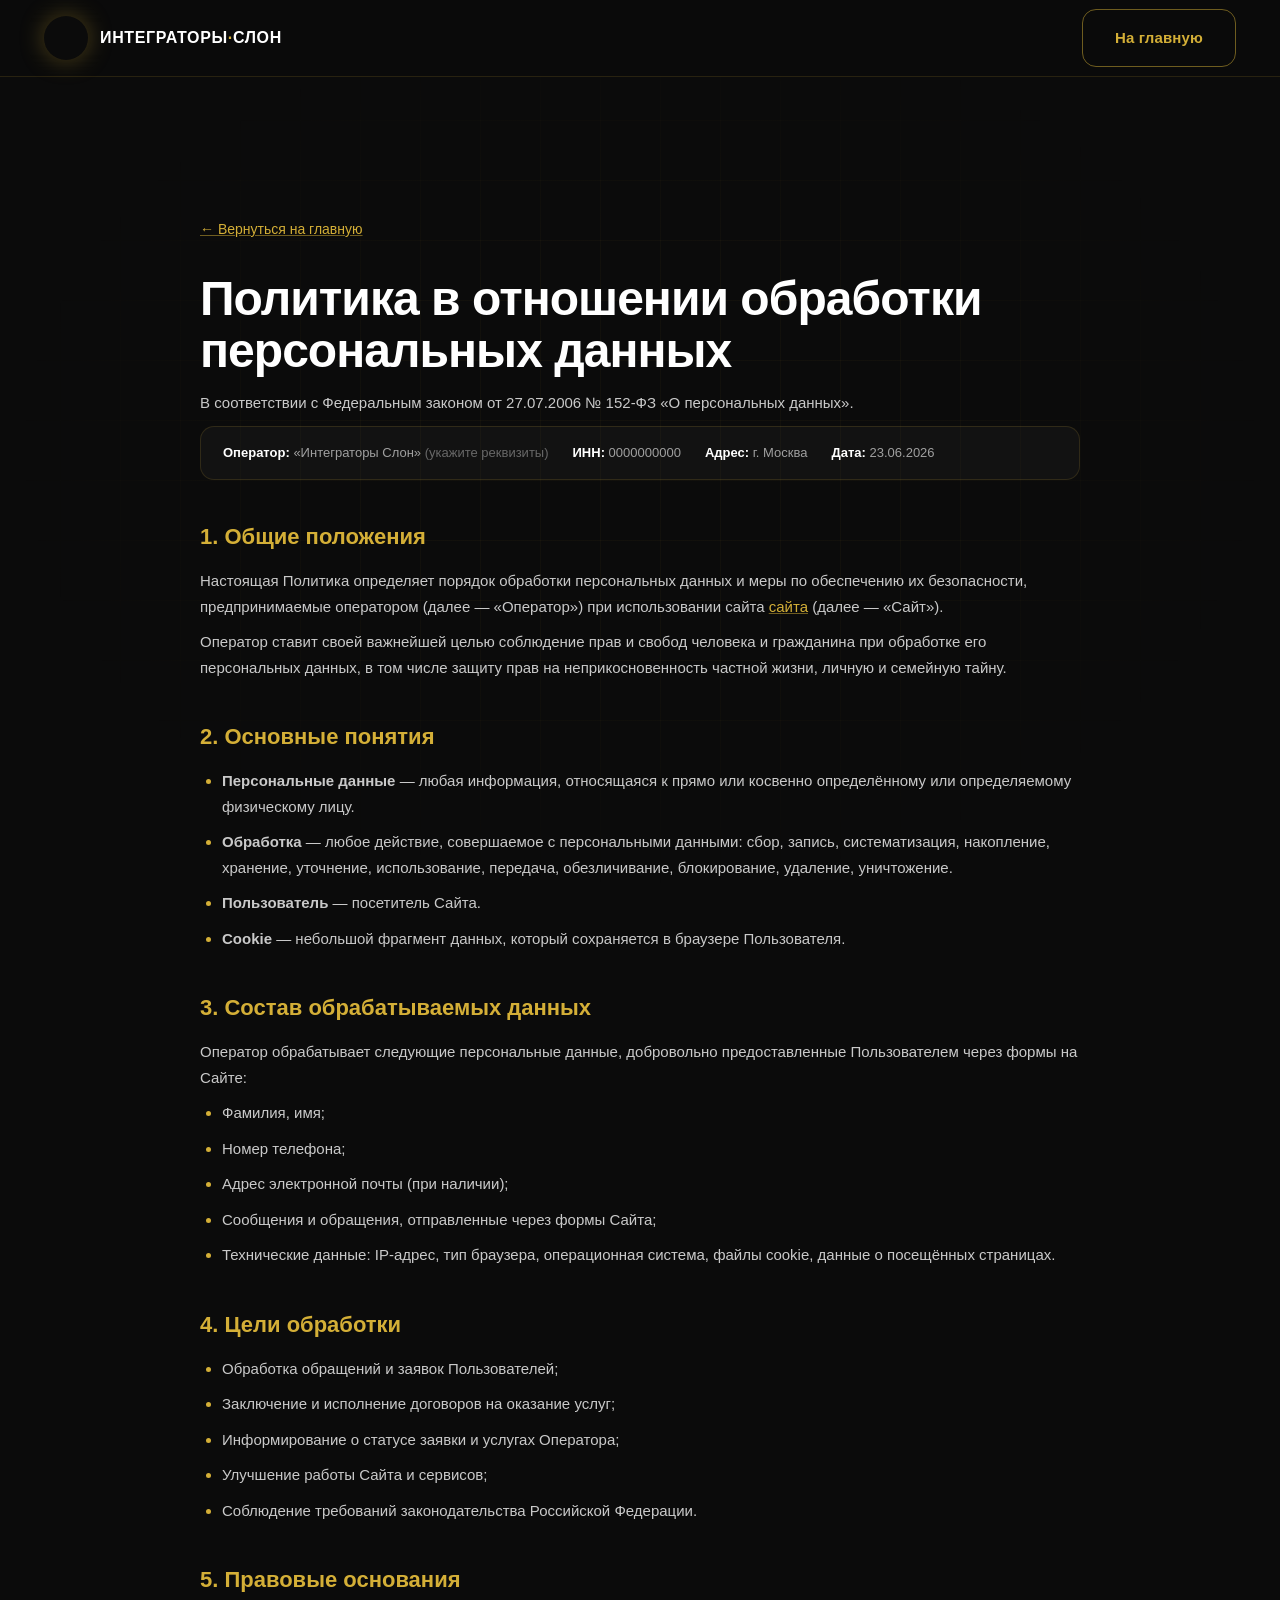
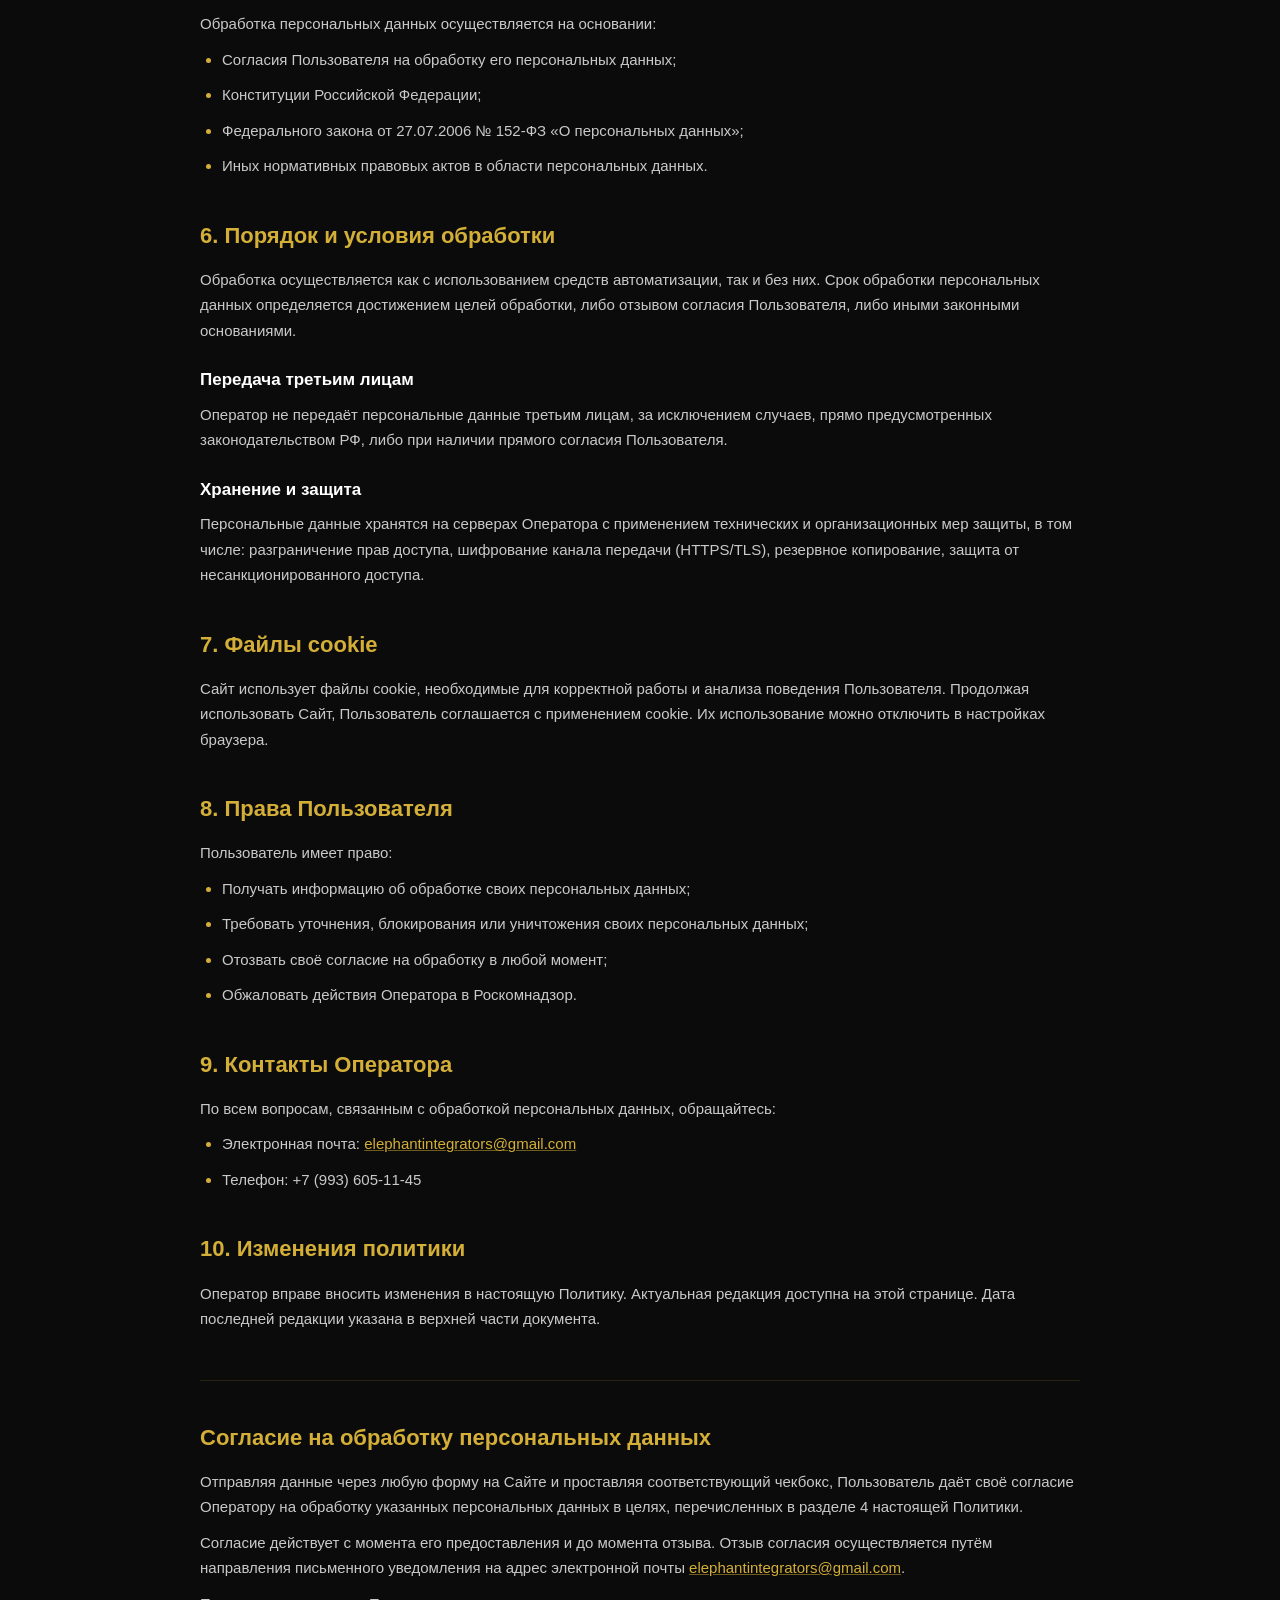
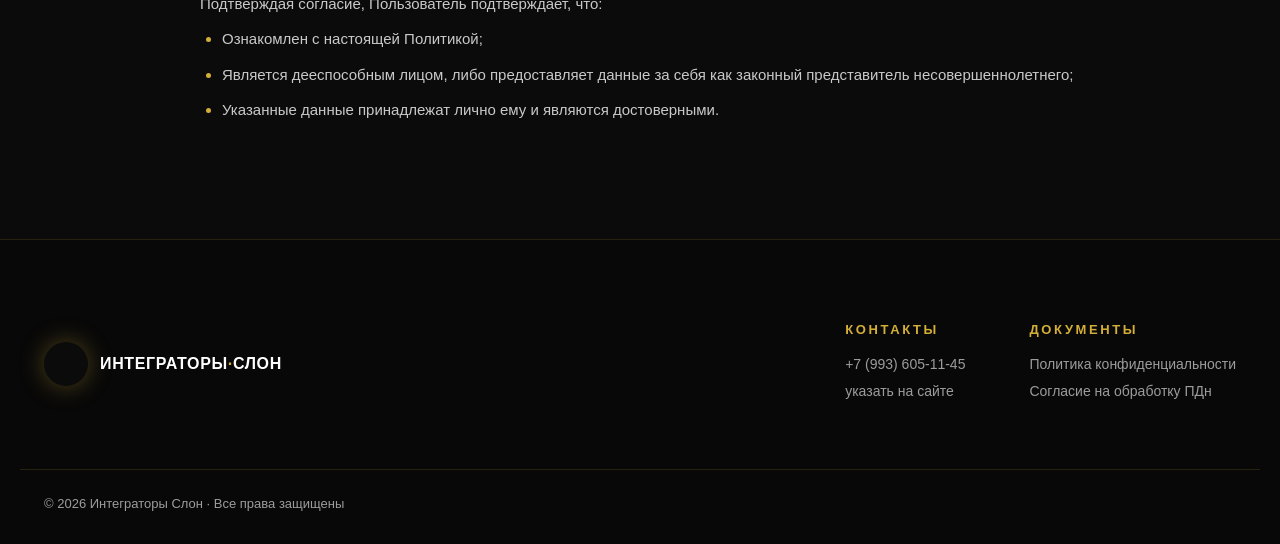
==== privacy.html @ 02829b23 "Add files via upload" ====
<!DOCTYPE html>
<html lang="ru">
<head>
  <meta charset="UTF-8" />
  <meta name="viewport" content="width=device-width, initial-scale=1.0" />
  <meta name="robots" content="noindex,follow">
  <meta http-equiv="Content-Security-Policy" content="default-src 'self'; style-src 'self' 'unsafe-inline' https://fonts.googleapis.com; font-src https://fonts.gstatic.com; img-src 'self' data:;">
  <title>Политика обработки персональных данных — Интеграторы Слон</title>
  <link rel="icon" href="data:image/svg+xml,%3Csvg xmlns='http://www.w3.org/2000/svg' viewBox='0 0 24 24'%3E%3Crect width='24' height='24' rx='6' fill='%23D4AF37'/%3E%3Ctext x='12' y='17' font-family='Inter,sans-serif' font-size='14' font-weight='800' text-anchor='middle' fill='%230B0B0B'%3EБ%3C/text%3E%3C/svg%3E">
  <link rel="preconnect" href="https://fonts.googleapis.com">
  <link rel="preconnect" href="https://fonts.gstatic.com" crossorigin>
  <link href="https://fonts.googleapis.com/css2?family=Inter:wght@300;400;500;600;700;800&family=Space+Grotesk:wght@500;600;700&display=swap" rel="stylesheet">
  <meta http-equiv="Cache-Control" content="no-cache, no-store, must-revalidate">
  <meta http-equiv="Pragma" content="no-cache">
  <meta http-equiv="Expires" content="0">
  <link rel="stylesheet" href="styles.css?v=5">
  <style>
    body { cursor: auto; }
    .cursor, .bg-mesh, #particles, .chat-fab, .back-top, .scroll-progress { display: none !important; }
    .legal { padding: 140px 0 100px; max-width: 880px; margin: 0 auto; }
    .legal h1 { font-family: var(--display); font-size: clamp(32px, 4.5vw, 48px); font-weight: 700; letter-spacing: -.02em; margin-bottom: 12px; line-height: 1.1; }
    .legal__lead { color: var(--text-dim); margin-bottom: 48px; }
    .legal h2 { font-family: var(--display); font-size: 22px; font-weight: 700; margin: 40px 0 14px; color: var(--gold); }
    .legal h3 { font-family: var(--display); font-size: 17px; font-weight: 600; margin: 24px 0 8px; }
    .legal p, .legal li { color: rgba(255,255,255,.78); font-size: 15px; line-height: 1.7; margin-bottom: 10px; }
    .legal ul, .legal ol { padding-left: 22px; margin-bottom: 16px; }
    .legal ul li::marker { color: var(--gold); }
    .legal a { color: var(--gold); text-decoration: underline; text-decoration-color: var(--gold-soft); }
    .legal__meta {
      display: flex; gap: 24px; flex-wrap: wrap;
      padding: 16px 22px; border: .8px solid var(--gold-line);
      border-radius: var(--radius-md); background: var(--bg-card);
      font-size: 13px; color: var(--text-dim);
      margin-bottom: 32px;
    }
    .legal__meta b { color: var(--text); }
    .legal__back { display: inline-flex; align-items: center; gap: 8px; margin-bottom: 32px; color: var(--text-dim); font-size: 14px; }
    .legal__back:hover { color: var(--gold); }
    .legal__divider { border: none; border-top: 1px solid var(--gold-line); margin: 48px 0 32px; }
  </style>
</head>
<body>
  <div class="bg-grid" aria-hidden="true"></div>

  <header class="header">
    <div class="container header__inner">
      <a href="index.html" class="logo" aria-label="Интеграторы Слон — на главную">
        <span class="logo__mark" aria-hidden="true"></span>
        <span class="logo__text">ИНТЕГРАТОРЫ<span class="logo__dot">·</span>СЛОН</span>
      </a>
      <a href="index.html" class="btn btn--ghost">На главную</a>
    </div>
  </header>

  <main>
  <section class="legal container">
    <a href="index.html" class="legal__back">← Вернуться на главную</a>

    <h1>Политика в отношении обработки персональных данных</h1>
    <p class="legal__lead">В соответствии с Федеральным законом от 27.07.2006 № 152‑ФЗ «О персональных данных».</p>

    <div class="legal__meta">
      <div><b>Оператор:</b> «Интеграторы Слон» <span style="opacity:.6">(укажите реквизиты)</span></div>
      <div><b>ИНН:</b> 0000000000</div>
      <div><b>Адрес:</b> г. Москва</div>
      <div><b>Дата:</b> 23.06.2026</div>
    </div>

    <h2>1. Общие положения</h2>
    <p>Настоящая Политика определяет порядок обработки персональных данных и меры по обеспечению их безопасности, предпринимаемые оператором (далее — «Оператор») при использовании сайта <a href="index.html">сайта</a> (далее — «Сайт»).</p>
    <p>Оператор ставит своей важнейшей целью соблюдение прав и свобод человека и гражданина при обработке его персональных данных, в том числе защиту прав на неприкосновенность частной жизни, личную и семейную тайну.</p>

    <h2>2. Основные понятия</h2>
    <ul>
      <li><b>Персональные данные</b> — любая информация, относящаяся к прямо или косвенно определённому или определяемому физическому лицу.</li>
      <li><b>Обработка</b> — любое действие, совершаемое с персональными данными: сбор, запись, систематизация, накопление, хранение, уточнение, использование, передача, обезличивание, блокирование, удаление, уничтожение.</li>
      <li><b>Пользователь</b> — посетитель Сайта.</li>
      <li><b>Cookie</b> — небольшой фрагмент данных, который сохраняется в браузере Пользователя.</li>
    </ul>

    <h2>3. Состав обрабатываемых данных</h2>
    <p>Оператор обрабатывает следующие персональные данные, добровольно предоставленные Пользователем через формы на Сайте:</p>
    <ul>
      <li>Фамилия, имя;</li>
      <li>Номер телефона;</li>
      <li>Адрес электронной почты (при наличии);</li>
      <li>Сообщения и обращения, отправленные через формы Сайта;</li>
      <li>Технические данные: IP‑адрес, тип браузера, операционная система, файлы cookie, данные о посещённых страницах.</li>
    </ul>

    <h2>4. Цели обработки</h2>
    <ul>
      <li>Обработка обращений и заявок Пользователей;</li>
      <li>Заключение и исполнение договоров на оказание услуг;</li>
      <li>Информирование о статусе заявки и услугах Оператора;</li>
      <li>Улучшение работы Сайта и сервисов;</li>
      <li>Соблюдение требований законодательства Российской Федерации.</li>
    </ul>

    <h2>5. Правовые основания</h2>
    <p>Обработка персональных данных осуществляется на основании:</p>
    <ul>
      <li>Согласия Пользователя на обработку его персональных данных;</li>
      <li>Конституции Российской Федерации;</li>
      <li>Федерального закона от 27.07.2006 № 152‑ФЗ «О персональных данных»;</li>
      <li>Иных нормативных правовых актов в области персональных данных.</li>
    </ul>

    <h2>6. Порядок и условия обработки</h2>
    <p>Обработка осуществляется как с использованием средств автоматизации, так и без них. Срок обработки персональных данных определяется достижением целей обработки, либо отзывом согласия Пользователя, либо иными законными основаниями.</p>

    <h3>Передача третьим лицам</h3>
    <p>Оператор не передаёт персональные данные третьим лицам, за исключением случаев, прямо предусмотренных законодательством РФ, либо при наличии прямого согласия Пользователя.</p>

    <h3>Хранение и защита</h3>
    <p>Персональные данные хранятся на серверах Оператора с применением технических и организационных мер защиты, в том числе: разграничение прав доступа, шифрование канала передачи (HTTPS/TLS), резервное копирование, защита от несанкционированного доступа.</p>

    <h2>7. Файлы cookie</h2>
    <p>Сайт использует файлы cookie, необходимые для корректной работы и анализа поведения Пользователя. Продолжая использовать Сайт, Пользователь соглашается с применением cookie. Их использование можно отключить в настройках браузера.</p>

    <h2>8. Права Пользователя</h2>
    <p>Пользователь имеет право:</p>
    <ul>
      <li>Получать информацию об обработке своих персональных данных;</li>
      <li>Требовать уточнения, блокирования или уничтожения своих персональных данных;</li>
      <li>Отозвать своё согласие на обработку в любой момент;</li>
      <li>Обжаловать действия Оператора в Роскомнадзор.</li>
    </ul>

    <h2>9. Контакты Оператора</h2>
    <p>По всем вопросам, связанным с обработкой персональных данных, обращайтесь:</p>
    <ul>
      <li>Электронная почта: <a href="mailto:elephantintegrators@gmail.com">elephantintegrators@gmail.com</a></li>
      <li>Телефон: +7 (993) 605‑11‑45</li>
    </ul>

    <h2>10. Изменения политики</h2>
    <p>Оператор вправе вносить изменения в настоящую Политику. Актуальная редакция доступна на этой странице. Дата последней редакции указана в верхней части документа.</p>

    <hr class="legal__divider" id="consent">

    <h2>Согласие на обработку персональных данных</h2>
    <p>Отправляя данные через любую форму на Сайте и проставляя соответствующий чекбокс, Пользователь даёт своё согласие Оператору на обработку указанных персональных данных в целях, перечисленных в разделе 4 настоящей Политики.</p>

    <p>Согласие действует с момента его предоставления и до момента отзыва. Отзыв согласия осуществляется путём направления письменного уведомления на адрес электронной почты <a href="mailto:elephantintegrators@gmail.com">elephantintegrators@gmail.com</a>.</p>

    <p>Подтверждая согласие, Пользователь подтверждает, что:</p>
    <ul>
      <li>Ознакомлен с настоящей Политикой;</li>
      <li>Является дееспособным лицом, либо предоставляет данные за себя как законный представитель несовершеннолетнего;</li>
      <li>Указанные данные принадлежат лично ему и являются достоверными.</li>
    </ul>
  </section>
  </main>

  <footer class="footer">
    <div class="container footer__inner">
      <div class="footer__brand">
        <span class="logo__mark" aria-hidden="true"></span>
        <span>ИНТЕГРАТОРЫ<span class="logo__dot">·</span>СЛОН</span>
      </div>
      <div class="footer__cols">
        <div>
          <h4>Контакты</h4>
          <p>+7 (993) 605‑11‑45</p>
          <p>указать на сайте</p>
        </div>
        <div>
          <h4>Документы</h4>
          <a href="privacy.html">Политика конфиденциальности</a>
          <a href="privacy.html#consent">Согласие на обработку ПДн</a>
        </div>
      </div>
    </div>
    <div class="footer__bottom container">© 2026 Интеграторы Слон · Все права защищены</div>
  </footer>
</body>
</html>
---- styles.css ----
:root {
  --bg: #0B0B0B;
  --bg-soft: #090909;
  --bg-card: rgba(255, 255, 255, 0.03);
  --gold: #D4AF37;
  --gold-2: #f5cf4c;
  --gold-soft: rgba(212, 175, 55, 0.5);
  --gold-line: rgba(212, 175, 55, 0.15);
  --text: #ffffff;
  --text-dim: rgba(255, 255, 255, 0.6);
  --radius-lg: 20px;
  --radius-md: 14px;
  --ease: cubic-bezier(.25,.8,.25,1);
  --ease-out: cubic-bezier(0.16, 1, 0.3, 1);
  --display: 'Space Grotesk', 'Inter', sans-serif;
}

* { box-sizing: border-box; margin: 0; padding: 0; min-width: 0; }
html { scroll-behavior: smooth; overflow-x: clip; }
body {
  font-family: 'Inter', sans-serif;
  background: var(--bg);
  color: var(--text);
  font-size: 16px;
  line-height: 1.55;
  overflow-x: clip;
  cursor: none;
  width: 100%;
  max-width: 100vw;
}
@media (hover: none) { body { cursor: auto; } }
a { color: inherit; text-decoration: none; }
img, svg { display: block; max-width: 100%; }
.container { max-width: 1240px; margin: 0 auto; padding: 0 24px; }
:focus-visible { outline: 2px solid var(--gold); outline-offset: 3px; border-radius: 4px; }
::selection { background: var(--gold); color: #0b0b0b; }

/* ===== Skip-link ===== */
.skip-link {
  position: absolute; top: -100px; left: 16px; z-index: 9999;
  background: var(--gold); color: #0b0b0b; padding: 10px 16px;
  border-radius: 8px; font-weight: 700;
  transition: top .25s;
}
.skip-link:focus { top: 12px; }

/* ===== Preloader ===== */
.preloader {
  position: fixed; inset: 0; z-index: 9000;
  background: var(--bg);
  display: flex; flex-direction: column; align-items: center; justify-content: center;
  gap: 18px;
  transition: opacity .6s var(--ease), visibility .6s;
}
.preloader.hidden { opacity: 0; visibility: hidden; pointer-events: none; }
.preloader__logo {
  width: 84px; height: 84px; border-radius: 50%;
  background: #0b0b0b url('logo-128.png?v=5') center/cover no-repeat;
  box-shadow: 0 0 50px rgba(212,175,55,.5);
  animation: bounce 1.2s ease-in-out infinite;
}
.preloader__mark { display: none; }
.preloader__bar {
  width: 220px; height: 3px; background: rgba(255,255,255,.08); border-radius: 4px; overflow: hidden;
}
.preloader__fill {
  height: 100%; width: 0;
  background: linear-gradient(90deg, var(--gold), var(--gold-2));
  transition: width .15s linear;
}
.preloader__txt { color: var(--text-dim); font-size: 13px; letter-spacing: .2em; }
@keyframes bounce { 0%,100%{transform:translateY(0);} 50%{transform:translateY(-8px);} }

/* ===== Scroll progress ===== */
.scroll-progress {
  position: fixed; top: 0; left: 0; height: 3px;
  width: 0%; z-index: 100;
  background: linear-gradient(90deg, var(--gold), var(--gold-2));
  box-shadow: 0 0 10px var(--gold);
  transition: width .1s linear;
}

/* ===== Custom cursor ===== */
.cursor { position: fixed; top: 0; left: 0; pointer-events: none; z-index: 9999; mix-blend-mode: difference; }
.cursor__dot {
  position: absolute; width: 6px; height: 6px; border-radius: 50%; background: var(--gold);
  transform: translate(-50%, -50%);
  transition: transform .15s var(--ease);
}
.cursor__ring {
  position: absolute; width: 36px; height: 36px; border-radius: 50%;
  border: 1.5px solid var(--gold);
  transform: translate(-50%, -50%);
  transition: width .3s var(--ease), height .3s var(--ease), border-color .3s, background .3s;
}
.cursor.is-hover .cursor__ring { width: 60px; height: 60px; background: rgba(212,175,55,.12); }
.cursor.is-down .cursor__dot { transform: translate(-50%, -50%) scale(2); }
@media (hover: none) { .cursor { display: none; } }

/* ===== Background ===== */
.bg-grid {
  position: fixed; inset: 0; z-index: 0; pointer-events: none;
  background-image:
    linear-gradient(rgba(212,175,55,.04) 1px, transparent 1px),
    linear-gradient(90deg, rgba(212,175,55,.04) 1px, transparent 1px);
  background-size: 60px 60px;
  -webkit-mask-image: radial-gradient(ellipse at center, black 30%, transparent 70%);
  mask-image: radial-gradient(ellipse at center, black 30%, transparent 70%);
}
.bg-mesh { position: fixed; inset: 0; z-index: 0; pointer-events: none; overflow: hidden; filter: blur(40px); will-change: auto; }
.bg-mesh span {
  position: absolute; width: 460px; height: 460px; border-radius: 50%;
  opacity: .22; will-change: transform;
}
.bg-mesh span:nth-child(1) { background: radial-gradient(circle, var(--gold), transparent); top: -10%; left: -10%; animation: drift 60s ease-in-out infinite; }
.bg-mesh span:nth-child(2) { background: radial-gradient(circle, #7a5d12, transparent); bottom: -10%; right: -10%; animation: drift 75s ease-in-out infinite reverse; }
.bg-mesh span:nth-child(3) { display: none; }
@keyframes drift {
  0%,100% { transform: translate(0,0); }
  50% { transform: translate(60px, 40px); }
}
#particles {
  position: fixed; inset: 0; width: 100%; height: 100%;
  z-index: 0; pointer-events: none;
}
header, section, footer { position: relative; z-index: 1; }
main { overflow-x: clip; display: block; }
section { overflow-x: clip; }

/* ===== Header ===== */
.header {
  position: sticky; top: 0; z-index: 50;
  background: rgba(11, 11, 11, 0.7);
  backdrop-filter: blur(14px);
  -webkit-backdrop-filter: blur(14px);
  border-bottom: 1px solid var(--gold-line);
  transition: padding .3s;
}
.header.is-scrolled { background: rgba(11,11,11,.92); }
.header__inner {
  display: flex; align-items: center; justify-content: space-between;
  height: 76px;
}
.logo { display: flex; align-items: center; gap: 12px; font-weight: 800; letter-spacing: .04em; font-family: var(--display); min-width: 0; }
.logo__mark {
  width: 44px; height: 44px; border-radius: 50%;
  background: #0b0b0b url('logo-128.png?v=5') center/cover no-repeat;
  box-shadow: 0 0 24px rgba(212,175,55,.35);
  flex-shrink: 0;
  display: block;
}
.logo__text { font-size: 16px; white-space: nowrap; overflow: hidden; text-overflow: ellipsis; }
.logo__dot { color: var(--gold); }

.nav { display: flex; gap: 32px; }
.nav a {
  font-size: 14px; color: var(--text-dim); position: relative;
  transition: color .3s var(--ease);
  padding: 4px 0;
}
.nav a::after {
  content:''; position:absolute; left:0; right:0; bottom:-6px;
  height:1px; background: var(--gold); transform: scaleX(0); transform-origin: left;
  transition: transform .35s var(--ease);
}
.nav a:hover, .nav a.is-active { color: var(--text); }
.nav a:hover::after, .nav a.is-active::after { transform: scaleX(1); }

.burger { display:none; width:36px; height:36px; background:none; border:none; cursor:pointer; }
.burger span { display:block; height:2px; background: var(--gold); margin:5px 4px; transition: .3s; }
.burger.is-open span:nth-child(1) { transform: translateY(7px) rotate(45deg); }
.burger.is-open span:nth-child(2) { opacity: 0; }
.burger.is-open span:nth-child(3) { transform: translateY(-7px) rotate(-45deg); }

/* ===== Buttons ===== */
.btn {
  display: inline-flex; align-items: center; justify-content: center;
  padding: 16px 32px; border-radius: var(--radius-md);
  font-weight: 600; font-size: 15px; letter-spacing: .01em;
  cursor: pointer; border: none; position: relative; overflow: hidden;
  transition: transform .3s var(--ease), box-shadow .3s var(--ease);
  font-family: inherit;
}
.btn--primary {
  background: linear-gradient(135deg, var(--gold), #c19b25);
  color: #0b0b0b;
  box-shadow: 0 8px 30px -8px rgba(212,175,55,.5);
}
.btn--primary:hover {
  box-shadow: 0 14px 40px -8px rgba(212,175,55,.7);
}
.btn--ghost {
  background: transparent; color: var(--gold);
  border: .8px solid var(--gold-soft);
}
.btn--ghost:hover {
  background: rgba(212,175,55,.08);
}
.btn:disabled { opacity: .5; cursor: not-allowed; }
.btn::after {
  content:''; position:absolute; left:var(--rx,50%); top:var(--ry,50%);
  width:0; height:0; border-radius:50%;
  background: rgba(255,255,255,.35);
  transform: translate(-50%,-50%);
  transition: width .6s ease, height .6s ease, opacity .8s ease;
  opacity: 0;
}
.btn:active::after { width: 400px; height: 400px; opacity: 1; transition: 0s; }

/* ===== Section common ===== */
section { padding: 120px 0; }
.section-head { text-align: center; margin-bottom: 64px; }
.section-head h2 {
  font-family: var(--display);
  font-size: clamp(34px, 5vw, 58px);
  font-weight: 700; line-height: 1.05; letter-spacing: -.02em;
}
.eyebrow {
  display: inline-block; font-size: 12px; letter-spacing: .25em; text-transform: uppercase;
  color: var(--gold); margin-bottom: 18px;
  padding: 6px 14px; border: .8px solid var(--gold-line); border-radius: 999px;
  background: rgba(212,175,55,.04);
}
.grad {
  background: linear-gradient(120deg, var(--gold), #fff3b0, var(--gold));
  background-size: 200% auto;
  -webkit-background-clip: text;
  background-clip: text;
  color: transparent;
  animation: shine 5s linear infinite;
}
@keyframes shine { to { background-position: 200% center; } }

/* ===== Hero ===== */
.hero {
  padding: 140px 0 120px;
  text-align: center;
  min-height: 92vh;
  display: flex; align-items: center;
  overflow: hidden;
  perspective: 1500px;
}
.hero__inner { width: 100%; position: relative; z-index: 2; }
.hero__glow {
  position: absolute; left: 50%; top: 40%;
  width: 900px; height: 900px; transform: translate(-50%, -50%);
  background: radial-gradient(closest-side, rgba(212,175,55,.25), transparent 70%);
  filter: blur(40px);
  z-index: 0;
  animation: pulse 6s ease-in-out infinite;
}
@keyframes pulse { 0%,100%{ transform:translate(-50%,-50%) scale(1);} 50%{ transform:translate(-50%,-50%) scale(1.15);} }

/* 3D Cube */
.cube-stage {
  position: absolute; right: 10%; top: 22%;
  width: 200px; height: 200px;
  perspective: 1200px;
  z-index: 1;
}
.cube {
  position: relative; width: 200px; height: 200px;
  transform-style: preserve-3d;
  animation: cubeRotate 18s linear infinite;
}
@keyframes cubeRotate {
  0% { transform: rotateX(-15deg) rotateY(0); }
  100% { transform: rotateX(-15deg) rotateY(360deg); }
}
.cube__face {
  position: absolute; width: 200px; height: 200px;
  display: grid; place-items: center;
  background: linear-gradient(135deg, rgba(212,175,55,.18), rgba(11,11,11,.85));
  border: 1px solid var(--gold-soft);
  font-family: var(--display); font-weight: 700; font-size: 60px;
  color: var(--gold);
  text-shadow: 0 0 30px rgba(212,175,55,.5);
  backdrop-filter: blur(6px);
  border-radius: 16px;
}
.cube__face--front  { transform: translateZ(100px); }
.cube__face--back   { transform: rotateY(180deg) translateZ(100px); }
.cube__face--right  { transform: rotateY(90deg)   translateZ(100px); font-size: 38px; }
.cube__face--left   { transform: rotateY(-90deg)  translateZ(100px); font-size: 50px; }
.cube__face--top    { transform: rotateX(90deg)   translateZ(100px); font-size: 42px; }
.cube__face--bottom { transform: rotateX(-90deg)  translateZ(100px); font-size: 38px; }

.hero__tag {
  display: inline-flex; align-items: center; gap: 10px;
  padding: 8px 18px; border-radius: 999px;
  border: .8px solid var(--gold-line);
  font-size: 13px; color: var(--gold);
  margin-bottom: 32px; background: rgba(212,175,55,.05);
}
.hero__tag-dot {
  width: 8px; height: 8px; border-radius: 50%; background: var(--gold);
  box-shadow: 0 0 10px var(--gold);
  animation: blink 1.5s ease-in-out infinite;
}
@keyframes blink { 0%,100%{opacity:1;} 50%{opacity:.3;} }

.hero__title {
  font-family: var(--display);
  font-size: clamp(40px, 7vw, 80px); font-weight: 700;
  line-height: 1.02; letter-spacing: -.03em; margin-bottom: 28px;
}
.hero__title .word { display: inline-block; white-space: nowrap; }
.hero__title .char {
  display: inline-block;
  opacity: 0; transform: translateY(20px);
  transition: opacity .6s var(--ease), transform .6s var(--ease);
}
.hero__title.is-split .char { opacity: 1; transform: translateY(0); }
.hero__sub { font-size: 18px; color: var(--text-dim); margin-bottom: 44px; }
.hero__actions { display: flex; gap: 18px; justify-content: center; flex-wrap: wrap; margin-bottom: 56px; }

.hero__mini {
  display: flex; gap: 36px; justify-content: center; flex-wrap: wrap;
  color: var(--text-dim); font-size: 14px;
}
.hero__mini strong { color: var(--gold); font-family: var(--display); font-size: 22px; display: block; }

.scroll-hint {
  position: absolute; left: 50%; bottom: 30px; transform: translateX(-50%);
  width: 24px; height: 40px; border-radius: 14px; border: 1px solid var(--gold-soft);
  z-index: 2;
}
.scroll-hint span {
  position: absolute; left: 50%; top: 8px;
  width: 4px; height: 8px; border-radius: 2px; background: var(--gold);
  transform: translateX(-50%);
  animation: scroll-bounce 1.8s ease-in-out infinite;
}
@keyframes scroll-bounce { 0%,100% { top: 8px; opacity:1;} 50% { top: 22px; opacity:.3;} }

/* ===== Magnetic ===== */
.magnetic { transition: transform .3s var(--ease); }

/* ===== Stats ===== */
.stats { padding: 80px 0 60px; }
.stats__grid {
  display: grid; grid-template-columns: repeat(4, 1fr); gap: 20px;
}
.stat-card {
  background: var(--bg-card); border: .8px solid var(--gold-line);
  border-radius: var(--radius-lg); padding: 32px 24px;
  text-align: center; position: relative; overflow: hidden;
  transition: transform .4s var(--ease), border-color .4s var(--ease);
}
.stat-card::before {
  content:''; position:absolute; inset:0;
  background: radial-gradient(circle at 50% 0%, rgba(212,175,55,.2), transparent 60%);
  opacity: 0; transition: opacity .4s;
}
.stat-card:hover { transform: translateY(-6px); border-color: var(--gold-soft); }
.stat-card:hover::before { opacity: 1; }
.stat-card__num {
  font-family: var(--display);
  font-size: 56px; font-weight: 700; color: var(--gold); line-height: 1;
  display: inline-block;
}
.stat-card__plus { display: inline-block; color: var(--gold); font-size: 28px; font-weight: 700; margin-left: 4px; font-family: var(--display); }
.stat-card__label { margin-top: 12px; color: var(--text-dim); font-size: 14px; letter-spacing: .04em; }

/* ===== About ===== */
.about { padding: 100px 0 80px; }
.about__grid {
  display: grid; grid-template-columns: 1.5fr 1fr; gap: 56px; align-items: start;
}
.about__text p { color: var(--text-dim); font-size: 16px; line-height: 1.75; margin-bottom: 14px; }
.about__lead {
  color: var(--text) !important;
  font-size: 19px !important;
  font-weight: 500;
  line-height: 1.6 !important;
  margin-bottom: 20px !important;
}
.about__facts {
  list-style: none; display: grid; grid-template-columns: 1fr 1fr; gap: 14px;
  padding: 28px; border: .8px solid var(--gold-line); border-radius: var(--radius-lg);
  background: var(--bg-card);
}
.about__facts li {
  display: flex; flex-direction: column; gap: 4px;
  padding: 14px;
}
.about__facts b {
  font-family: var(--display); font-size: 22px; font-weight: 700; color: var(--gold);
  letter-spacing: -.01em;
}
.about__facts span { color: var(--text-dim); font-size: 13px; }

/* ===== Pricing ===== */
.pricing { background: var(--bg-soft); }
.pricing__grid {
  display: grid; grid-template-columns: repeat(3, 1fr); gap: 22px;
  align-items: stretch;
}
.tariff {
  position: relative;
  background: var(--bg-card); border: .8px solid var(--gold-line);
  border-radius: var(--radius-lg); padding: 36px 28px 28px;
  display: flex; flex-direction: column;
  transition: transform .4s var(--ease), border-color .4s var(--ease);
}
.tariff:hover { transform: translateY(-4px); border-color: var(--gold-soft); }
.tariff--featured {
  border-color: var(--gold-soft);
  background: linear-gradient(180deg, rgba(212,175,55,.06), rgba(212,175,55,.01));
  box-shadow: 0 0 50px rgba(212,175,55,.08);
}
.tariff__badge {
  position: absolute; top: -12px; left: 50%; transform: translateX(-50%);
  background: var(--gold); color: #0b0b0b;
  font-size: 11px; font-weight: 700; letter-spacing: .14em; text-transform: uppercase;
  padding: 6px 14px; border-radius: 100px;
}
.tariff__name {
  font-family: var(--display); font-size: 22px; font-weight: 700;
  margin-bottom: 6px;
}
.tariff__desc { color: var(--text-dim); font-size: 14px; margin-bottom: 22px; }
.tariff__price {
  font-family: var(--display); font-size: 38px; font-weight: 700; color: var(--gold);
  line-height: 1; margin-bottom: 24px;
}
.tariff__price--text { font-size: 28px; }
.tariff__from { font-size: 14px; color: var(--text-dim); font-weight: 500; margin-right: 4px; }
.tariff__cur { font-size: 22px; color: var(--text-dim); }
.tariff__list {
  list-style: none; padding: 0; margin: 0 0 28px;
  display: flex; flex-direction: column; gap: 10px;
  flex: 1;
}
.tariff__list li {
  position: relative; padding-left: 24px;
  color: rgba(255,255,255,.78); font-size: 14px; line-height: 1.5;
}
.tariff__list li::before {
  content: '✓'; position: absolute; left: 0; top: 0;
  color: var(--gold); font-weight: 700;
}
.tariff .btn { width: 100%; justify-content: center; text-align: center; }
.pricing__note {
  text-align: center; color: var(--text-dim); font-size: 13px;
  margin-top: 32px;
  max-width: 640px; margin-left: auto; margin-right: auto;
}

/* ===== Contacts block (in CTA) ===== */
.contacts {
  list-style: none; padding: 0; margin: 32px 0 0;
  display: grid; grid-template-columns: repeat(2, 1fr); gap: 14px;
  text-align: left;
}
.contacts li {
  padding: 16px 18px;
  background: var(--bg-card); border: .8px solid var(--gold-line);
  border-radius: var(--radius-md);
  display: flex; flex-direction: column; gap: 4px;
}
.contacts__lbl {
  font-size: 11px; letter-spacing: .18em; text-transform: uppercase;
  color: var(--gold); font-weight: 600;
}
.contacts__val {
  font-size: 15px; color: var(--text); font-weight: 500;
  transition: color .25s;
}
a.contacts__val:hover { color: var(--gold); }

/* ===== Services ===== */
.services { background: var(--bg-soft); }
.services__grid {
  display: grid; grid-template-columns: repeat(4, 1fr); gap: 22px;
}
.srv {
  background: var(--bg-card); border: .8px solid var(--gold-line);
  border-radius: var(--radius-lg); padding: 32px 26px;
  position: relative; overflow: hidden;
  transition: transform .5s var(--ease), border-color .4s var(--ease), background .4s var(--ease);
  transform-style: preserve-3d;
  cursor: none;
}
.srv::before {
  content:''; position:absolute;
  width: 250px; height: 250px; border-radius: 50%;
  left: var(--mx, -100px); top: var(--my, -100px);
  background: radial-gradient(circle, rgba(212,175,55,.25), transparent 60%);
  opacity: 0; transition: opacity .4s;
  pointer-events: none;
}
.srv:hover { border-color: var(--gold-soft); background: rgba(212,175,55,.04); }
.srv:hover::before { opacity: 1; }
.srv__icon {
  width: 52px; height: 52px; border-radius: 14px;
  background: rgba(212,175,55,.08); border: .8px solid var(--gold-line);
  display: grid; place-items: center; color: var(--gold);
  margin-bottom: 22px;
  transition: transform .4s var(--ease);
}
.srv:hover .srv__icon { transform: rotate(-8deg) scale(1.08); }
.srv__icon svg { width: 24px; height: 24px; }
.srv h3 { font-family: var(--display); font-size: 18px; font-weight: 700; margin-bottom: 8px; }
.srv p { color: var(--text-dim); font-size: 14px; }
.srv__arrow {
  position: absolute; right: 24px; bottom: 22px;
  color: var(--gold); font-size: 20px;
  opacity: 0; transform: translateX(-8px);
  transition: opacity .3s, transform .3s;
}
.srv:hover .srv__arrow { opacity: 1; transform: translateX(0); }

/* ===== Process ===== */
.process { padding: 140px 0; }
.process__wrap { position: relative; }
.process__svg { position: absolute; left: 0; right: 0; top: 50%; height: 100px; transform: translateY(-50%); width: 100%; z-index: 0; }
.process__grid {
  display: grid; grid-template-columns: repeat(4, 1fr); gap: 22px;
  position: relative; z-index: 2;
}
.step {
  background: var(--bg);
  border: .8px solid var(--gold-line);
  border-radius: var(--radius-lg); padding: 32px;
  position: relative;
  transition: transform .4s var(--ease);
}
.step:hover { transform: translateY(-6px); }
.step__num {
  font-family: var(--display);
  font-size: 14px; font-weight: 700; letter-spacing: .12em;
  color: var(--gold); margin-bottom: 18px;
}
.step h3 { font-family: var(--display); font-size: 20px; font-weight: 700; margin-bottom: 8px; }
.step p { color: var(--text-dim); font-size: 14px; }
.step::before {
  content:''; position: absolute; top:-1px; left:-1px;
  width:60px; height:60px; border-radius: 20px 0 60px 0;
  background: linear-gradient(135deg, rgba(212,175,55,.25), transparent);
  z-index: -1;
}

/* ===== Pricing ===== */
.pricing { background: var(--bg-soft); }
.pricing__toggle {
  display: inline-flex; position: relative; margin: 0 auto 56px; left: 50%; transform: translateX(-50%);
  background: var(--bg-card); border: .8px solid var(--gold-line);
  border-radius: 999px; padding: 6px;
}
.pricing__opt {
  position: relative; z-index: 2;
  background: transparent; border: none; cursor: pointer;
  color: var(--text-dim); padding: 10px 24px; border-radius: 999px;
  font-family: inherit; font-size: 14px; font-weight: 600;
  transition: color .3s;
}
.pricing__opt.is-active { color: #0b0b0b; }
.pricing__slider {
  position: absolute; top: 6px; left: 6px;
  height: calc(100% - 12px); width: calc(50% - 6px);
  background: linear-gradient(135deg, var(--gold), #c19b25);
  border-radius: 999px;
  transition: transform .35s var(--ease);
  z-index: 1;
}
.pricing__toggle.year .pricing__slider { transform: translateX(100%); }
.pricing__grid {
  display: grid; grid-template-columns: repeat(3, 1fr); gap: 22px;
  align-items: stretch;
}
.plan {
  background: var(--bg-card); border: .8px solid var(--gold-line);
  border-radius: var(--radius-lg); padding: 36px 30px;
  position: relative; overflow: hidden;
  display: flex; flex-direction: column;
  transition: transform .4s var(--ease), border-color .4s;
}
.plan:hover { transform: translateY(-6px); border-color: var(--gold-soft); }
.plan--featured {
  border-color: var(--gold-soft);
  background: linear-gradient(180deg, rgba(212,175,55,.07), var(--bg-card));
  box-shadow: 0 30px 80px -40px rgba(212,175,55,.4);
}
.plan__badge {
  position: absolute; top: 18px; right: 18px;
  background: var(--gold); color: #0b0b0b;
  font-size: 11px; font-weight: 700; letter-spacing: .1em; text-transform: uppercase;
  padding: 4px 10px; border-radius: 6px;
}
.plan__head h3 { font-family: var(--display); font-size: 24px; font-weight: 700; }
.plan__note { color: var(--text-dim); font-size: 13px; margin-top: 4px; display: block; }
.plan__price { display: flex; align-items: baseline; gap: 8px; margin: 28px 0 24px; }
.plan__num { font-family: var(--display); font-size: 44px; font-weight: 700; color: var(--gold); transition: opacity .3s; }
.plan__cur { color: var(--text-dim); font-size: 14px; }
.plan__list { list-style: none; margin: 0 0 32px; padding: 0; flex: 1; }
.plan__list li {
  padding: 10px 0 10px 26px; color: var(--text-dim); font-size: 14px;
  border-bottom: 1px solid rgba(255,255,255,.04);
  position: relative;
}
.plan__list li::before {
  content:'✓'; position: absolute; left: 0; color: var(--gold); font-weight: 700;
}

/* ===== Calculator ===== */
.calc { padding: 120px 0; }
.calc__box {
  background: var(--bg-card); border: .8px solid var(--gold-line);
  border-radius: var(--radius-lg);
  display: grid; grid-template-columns: 1.4fr 1fr; gap: 0;
  overflow: hidden;
}
.calc__list { padding: 32px; display: grid; grid-template-columns: 1fr 1fr; gap: 14px; }
.calc__opt {
  display: flex; align-items: center; gap: 14px;
  background: rgba(255,255,255,.02); border: .8px solid var(--gold-line);
  border-radius: var(--radius-md); padding: 16px;
  cursor: pointer; transition: border-color .25s, background .25s;
  user-select: none;
}
.calc__opt:hover { border-color: var(--gold-soft); }
.calc__opt input {
  appearance: none; -webkit-appearance: none;
  width: 22px; height: 22px; border-radius: 6px;
  border: 1.5px solid var(--gold-soft); background: transparent;
  cursor: pointer; position: relative; flex-shrink: 0;
  transition: background .2s, border-color .2s;
}
.calc__opt input:checked { background: var(--gold); border-color: var(--gold); }
.calc__opt input:checked::after {
  content:''; position: absolute; left: 6px; top: 2px;
  width: 6px; height: 12px;
  border: solid #0b0b0b; border-width: 0 2.5px 2.5px 0;
  transform: rotate(45deg);
}
.calc__opt span:nth-of-type(1) { flex: 1; font-size: 14px; }
.calc__cost { color: var(--gold); font-weight: 600; font-size: 13px; }
.calc__opt:has(input:checked) { background: rgba(212,175,55,.06); border-color: var(--gold-soft); }

.calc__result {
  background: linear-gradient(180deg, rgba(212,175,55,.1), rgba(212,175,55,.02));
  padding: 36px; display: flex; flex-direction: column; justify-content: center;
  border-left: .8px solid var(--gold-line);
  text-align: center;
}
.calc__resLabel { color: var(--text-dim); font-size: 13px; letter-spacing: .15em; text-transform: uppercase; }
.calc__resNum { font-family: var(--display); font-size: 48px; font-weight: 700; color: var(--gold); margin: 12px 0; line-height: 1; transition: opacity .25s; }
.calc__resNum span:last-child { font-size: 24px; margin-left: 6px; }
.calc__resSub { color: var(--text-dim); font-size: 14px; margin-bottom: 24px; }

/* ===== Cases ===== */
.cases { padding: 120px 0; }
.cases__filter {
  display: flex; gap: 10px; justify-content: center;
  margin-bottom: 40px; flex-wrap: wrap;
}
.case-filter {
  background: transparent; border: .8px solid var(--gold-line);
  border-radius: 999px; padding: 10px 20px;
  color: var(--text-dim); cursor: pointer; font-family: inherit; font-size: 13px;
  transition: all .25s var(--ease);
}
.case-filter:hover { color: var(--text); border-color: var(--gold-soft); }
.case-filter.is-active { background: var(--gold); color: #0b0b0b; border-color: var(--gold); }

.cases__grid { display: grid; grid-template-columns: repeat(3, 1fr); gap: 22px; }
.case-card {
  background: var(--bg-card); border: .8px solid var(--gold-line);
  border-radius: var(--radius-lg); padding: 28px;
  position: relative; overflow: hidden;
  transition: transform .4s var(--ease), border-color .4s, opacity .35s, scale .35s;
}
.case-card.is-hidden { display: none; }
.case-card:hover { transform: translateY(-6px); border-color: var(--gold-soft); }
.case-card__tag {
  display: inline-block; padding: 4px 12px; background: rgba(212,175,55,.1);
  color: var(--gold); border-radius: 6px; font-size: 12px; letter-spacing: .05em;
  margin-bottom: 16px;
}
.case-card h3 { font-family: var(--display); font-size: 18px; font-weight: 700; margin-bottom: 8px; }
.case-card p { color: var(--text-dim); font-size: 14px; margin-bottom: 22px; }
.case-card__metric {
  display: flex; align-items: baseline; gap: 8px;
  padding-top: 18px; border-top: 1px solid var(--gold-line);
}
.case-card__metric b {
  font-family: var(--display); font-size: 30px; color: var(--gold); font-weight: 700;
}
.case-card__metric span { color: var(--text-dim); font-size: 13px; }

/* ===== Advantages ===== */
.adv__grid { display: grid; grid-template-columns: repeat(4, 1fr); gap: 22px; }
.adv {
  display: flex; gap: 16px; align-items: flex-start;
  padding: 28px; background: var(--bg-card);
  border: .8px solid var(--gold-line); border-radius: var(--radius-lg);
  transition: transform .4s var(--ease), border-color .4s var(--ease);
}
.adv:hover { transform: translateY(-4px); border-color: var(--gold-soft); }
.adv__check {
  flex-shrink: 0; width: 32px; height: 32px; border-radius: 50%;
  background: rgba(212,175,55,.12); border: .8px solid var(--gold-soft);
  color: var(--gold); display: grid; place-items: center; font-weight: 700;
}
.adv h3 { font-family: var(--display); font-size: 16px; font-weight: 700; margin-bottom: 4px; }
.adv p { color: var(--text-dim); font-size: 13px; }

/* ===== Reviews slider ===== */
.reviews { background: var(--bg-soft); padding: 120px 0; }
.reviews__slider {
  position: relative; overflow: hidden;
  border-radius: var(--radius-lg);
  background: var(--bg-card);
  border: .8px solid var(--gold-line);
  contain: paint;
  isolation: isolate;
  touch-action: pan-y;
}
.reviews__track {
  display: flex; transition: transform .5s var(--ease);
  will-change: transform;
  width: 100%;
}
.review {
  flex: 0 0 100%; min-width: 100%; max-width: 100%;
  padding: 48px;
  background: transparent;
  border: 0;
  text-align: center;
}
.review__stars { color: var(--gold); font-size: 20px; letter-spacing: .15em; margin-bottom: 22px; }
.review blockquote { font-family: var(--display); font-size: 22px; font-weight: 500; line-height: 1.5; max-width: 720px; margin: 0 auto 24px; }
.review figcaption { color: var(--text-dim); font-size: 14px; }
.review figcaption strong { color: var(--text); display: block; margin-bottom: 4px; }
.reviews__nav { display: flex; align-items: center; justify-content: center; gap: 24px; margin-top: 32px; }
.rev-btn {
  width: 44px; height: 44px; border-radius: 50%;
  background: transparent; border: 1px solid var(--gold-soft);
  color: var(--gold); cursor: pointer; font-size: 18px;
  transition: background .25s, transform .25s;
}
.rev-btn:hover { background: rgba(212,175,55,.08); transform: scale(1.08); }
.rev-dots { display: flex; gap: 8px; }
.rev-dot {
  width: 8px; height: 8px; border-radius: 50%;
  background: var(--gold-line); cursor: pointer;
  transition: width .3s, background .3s;
}
.rev-dot.is-active { width: 24px; border-radius: 4px; background: var(--gold); }

/* ===== Marquee ===== */
.marquee {
  padding: 40px 0; background: var(--bg);
  border-top: .8px solid var(--gold-line);
  border-bottom: .8px solid var(--gold-line);
  overflow: hidden;
}
.marquee__track {
  display: flex; gap: 48px; white-space: nowrap;
  animation: marquee 30s linear infinite;
  font-family: var(--display);
  font-size: 24px; font-weight: 700; color: var(--gold);
  letter-spacing: .04em;
  width: max-content;
}
.marquee__track > span { flex: 0 0 auto; min-width: max-content; }
.marquee__track span:nth-child(even) { color: var(--text-dim); }
@keyframes marquee { to { transform: translateX(-50%); } }

/* ===== CTA ===== */
.cta { padding: 140px 0; text-align: center; position: relative; overflow: hidden; }
.cta__glow {
  position: absolute; left: 50%; top: 50%;
  width: 700px; height: 700px; transform: translate(-50%, -50%);
  background: radial-gradient(closest-side, rgba(212,175,55,.18), transparent 70%);
  filter: blur(30px); z-index: 0;
}
.cta__inner { position: relative; z-index: 1; max-width: 640px; }
.cta__inner h2 { font-family: var(--display); font-size: clamp(34px, 5vw, 58px); font-weight: 700; margin: 8px 0 14px; }
.cta__sub { color: var(--text-dim); margin-bottom: 36px; font-size: 17px; }
.cta__form {
  background: var(--bg-card); border: .8px solid var(--gold-line);
  padding: 14px; border-radius: var(--radius-lg);
  text-align: left;
}
.cta__fields {
  display: grid; grid-template-columns: 1fr 1fr auto; gap: 12px;
  align-items: start;
}
.field { position: relative; }
.cta__form input[type="text"], .cta__form input[type="tel"] {
  background: transparent; border: none; outline: none;
  color: var(--text); font-family: inherit; font-size: 15px;
  padding: 16px 18px; width: 100%;
  border-radius: var(--radius-md);
  transition: background .25s;
}
.cta__form input::placeholder { color: var(--text-dim); }
.cta__form input:focus { background: rgba(212,175,55,.06); }
.field.error input { background: rgba(255, 80, 80, .08); }
.field__err {
  display: block; font-size: 12px; color: #ff7a7a;
  padding: 4px 18px 0; min-height: 18px;
}
.honeypot {
  position: absolute !important; left: -9999px !important; opacity: 0 !important;
  pointer-events: none; height: 0; width: 0;
}
.agree {
  display: flex; align-items: flex-start; gap: 10px;
  padding: 12px 6px 4px;
  font-size: 13px; color: var(--text-dim);
  cursor: pointer; user-select: none;
}
.agree input[type="checkbox"] {
  position: absolute; opacity: 0; pointer-events: none;
}
.agree__box {
  flex-shrink: 0; width: 18px; height: 18px; border-radius: 5px;
  border: 1.5px solid var(--gold-soft); background: transparent;
  position: relative; transition: background .2s, border-color .2s;
  margin-top: 1px;
}
.agree input:checked + .agree__box { background: var(--gold); border-color: var(--gold); }
.agree input:checked + .agree__box::after {
  content:''; position: absolute; left: 5px; top: 1px;
  width: 5px; height: 10px;
  border: solid #0b0b0b; border-width: 0 2px 2px 0;
  transform: rotate(45deg);
}
.agree input:focus-visible + .agree__box {
  outline: 2px solid var(--gold); outline-offset: 2px;
}
.agree__text { line-height: 1.45; }
.agree__text a { color: var(--gold); text-decoration: underline; text-decoration-color: var(--gold-soft); }
.agree.error .agree__box { border-color: #ff7a7a; }
#errAgree { display: block; padding: 0 6px; font-size: 12px; color: #ff7a7a; min-height: 16px; }

/* ===== FAQ ===== */
.faq { background: var(--bg-soft); }
.faq__wrap { max-width: 880px; }
.faq__list { display: flex; flex-direction: column; gap: 12px; }
.faq__item {
  background: var(--bg-card); border: .8px solid var(--gold-line);
  border-radius: var(--radius-lg); padding: 22px 26px;
  transition: border-color .3s var(--ease), background .3s var(--ease);
}
.faq__item[open] { border-color: var(--gold-soft); background: rgba(212,175,55,.04); }
.faq__item summary {
  cursor: pointer; font-size: 17px; font-weight: 600;
  display: flex; align-items: center; justify-content: space-between;
  list-style: none;
  font-family: var(--display);
}
.faq__item summary::-webkit-details-marker { display: none; }
.faq__item p { margin-top: 14px; color: var(--text-dim); font-size: 15px; }
.faq__plus { width: 22px; height: 22px; position: relative; flex-shrink: 0; }
.faq__plus::before, .faq__plus::after {
  content:''; position:absolute; left:50%; top:50%;
  background: var(--gold); transition: transform .3s var(--ease);
}
.faq__plus::before { width: 12px; height: 2px; transform: translate(-50%, -50%); }
.faq__plus::after { width: 2px; height: 12px; transform: translate(-50%, -50%); }
.faq__item[open] .faq__plus::after { transform: translate(-50%, -50%) rotate(90deg); opacity: 0; }

/* ===== Footer ===== */
.footer {
  background: #080808; padding: 80px 0 30px;
  border-top: .8px solid var(--gold-line);
}
.footer__inner { display: flex; justify-content: space-between; gap: 60px; flex-wrap: wrap; }
.footer__brand { display: flex; align-items: center; gap: 12px; font-weight: 800; letter-spacing: .04em; font-family: var(--display); }
.footer__cols { display: flex; gap: 64px; }
.footer__cols h4 { color: var(--gold); font-size: 13px; letter-spacing: .2em; text-transform: uppercase; margin-bottom: 14px; }
.footer__cols p, .footer__cols a { color: var(--text-dim); display: block; margin-bottom: 6px; font-size: 14px; transition: color .25s; }
.footer__cols a:hover { color: var(--gold); }
.footer__bottom {
  margin-top: 60px; padding-top: 24px;
  border-top: .8px solid var(--gold-line);
  color: var(--text-dim); font-size: 13px;
}

/* ===== Back to top ===== */
.back-top {
  position: fixed; right: 24px; bottom: 100px; z-index: 60;
  width: 48px; height: 48px; border-radius: 50%;
  background: var(--gold); color: #0b0b0b;
  border: none; cursor: pointer; font-size: 20px; font-weight: 700;
  opacity: 0; transform: translateY(20px) scale(.8); pointer-events: none;
  transition: opacity .35s, transform .35s;
  box-shadow: 0 8px 24px -6px rgba(212,175,55,.5);
}
.back-top.show { opacity: 1; transform: translateY(0) scale(1); pointer-events: auto; }
.back-top:hover { transform: translateY(-4px) scale(1.06); }

/* ===== Chat FAB ===== */
.chat-fab {
  position: fixed; right: 24px; bottom: 28px; z-index: 60;
  width: 56px; height: 56px; border-radius: 50%;
  background: linear-gradient(135deg, var(--gold), #c19b25);
  color: #0b0b0b; border: none; cursor: pointer;
  display: grid; place-items: center;
  box-shadow: 0 14px 36px -10px rgba(212,175,55,.6);
  transition: transform .3s;
}
.chat-fab svg { width: 26px; height: 26px; }
.chat-fab:hover { transform: scale(1.08); }
.chat-fab__pulse {
  position: absolute; inset: 0; border-radius: 50%;
  border: 2px solid var(--gold);
  animation: chatPulse 2s ease-out infinite;
}
@keyframes chatPulse {
  0% { transform: scale(1); opacity: 1; }
  100% { transform: scale(1.8); opacity: 0; }
}

/* ===== Chat ===== */
.chat {
  position: fixed; right: 24px; bottom: 96px; z-index: 70;
  width: 320px; max-width: calc(100vw - 48px); height: 420px;
  background: var(--bg-soft); border: .8px solid var(--gold-soft);
  border-radius: var(--radius-lg);
  display: flex; flex-direction: column;
  box-shadow: 0 30px 60px -20px rgba(0,0,0,.6);
  opacity: 0; transform: translateY(20px) scale(.95); pointer-events: none;
  transition: opacity .3s, transform .3s;
}
.chat.is-open { opacity: 1; transform: translateY(0) scale(1); pointer-events: auto; }
.chat__head {
  display: flex; align-items: center; justify-content: space-between;
  padding: 16px 20px; border-bottom: 1px solid var(--gold-line);
}
.chat__title { font-weight: 600; font-family: var(--display); }
.chat__close {
  background: none; border: none; color: var(--text-dim); cursor: pointer;
  font-size: 24px; line-height: 1;
}
.chat__body { flex: 1; padding: 16px; overflow-y: auto; display: flex; flex-direction: column; gap: 10px; }
.msg {
  padding: 10px 14px; border-radius: 14px; max-width: 80%; font-size: 14px;
  animation: msgIn .3s var(--ease);
}
@keyframes msgIn { from { opacity:0; transform: translateY(8px);} to{opacity:1; transform: translateY(0);} }
.msg--bot { background: rgba(255,255,255,.05); align-self: flex-start; border-bottom-left-radius: 4px; }
.msg--me  { background: var(--gold); color: #0b0b0b; align-self: flex-end; border-bottom-right-radius: 4px; }
.chat__form {
  display: flex; gap: 8px; padding: 12px; border-top: 1px solid var(--gold-line);
}
.chat__form input {
  flex: 1; background: rgba(255,255,255,.04); border: 1px solid var(--gold-line);
  border-radius: 10px; padding: 10px 12px; color: var(--text); outline: none;
  font-family: inherit; font-size: 14px;
}
.chat__form input:focus { border-color: var(--gold-soft); }
.chat__form button {
  width: 40px; height: 40px; border-radius: 10px;
  background: var(--gold); color: #0b0b0b; border: none; cursor: pointer;
  font-size: 18px; font-weight: 700;
}

/* ===== Toasts ===== */
.toasts {
  position: fixed; top: 24px; right: 24px; z-index: 9000;
  display: flex; flex-direction: column; gap: 10px;
  pointer-events: none;
}
.toast {
  background: var(--bg-soft); border: 1px solid var(--gold-soft);
  border-radius: var(--radius-md); padding: 14px 18px;
  color: var(--text); font-size: 14px;
  box-shadow: 0 20px 50px -20px rgba(0,0,0,.7);
  pointer-events: auto;
  animation: toastIn .4s var(--ease) both;
  max-width: 320px;
  display: flex; align-items: center; gap: 10px;
}
.toast--ok::before { content:'✓'; color: var(--gold); font-weight: 800; }
.toast--err { border-color: #ff7a7a; }
.toast--err::before { content:'!'; color: #ff7a7a; font-weight: 800; }
@keyframes toastIn { from {opacity:0; transform: translateX(50px);} to {opacity:1; transform: translateX(0);} }
.toast.hide { animation: toastOut .4s var(--ease) forwards; }
@keyframes toastOut { to {opacity:0; transform: translateX(50px);} }

/* ===== Modal ===== */
.modal {
  position: fixed; inset: 0; z-index: 8000;
  visibility: hidden; opacity: 0;
  transition: opacity .3s, visibility .3s;
}
.modal.is-open { visibility: visible; opacity: 1; }
.modal__backdrop {
  position: absolute; inset: 0; background: rgba(0,0,0,.7); backdrop-filter: blur(6px);
}
.modal__panel {
  position: relative; max-width: 560px; margin: 80px auto; padding: 40px;
  background: var(--bg-soft); border: 1px solid var(--gold-soft);
  border-radius: var(--radius-lg);
  transform: translateY(20px) scale(.96);
  transition: transform .35s var(--ease);
  max-height: calc(100vh - 160px); overflow-y: auto;
}
.modal.is-open .modal__panel { transform: translateY(0) scale(1); }
.modal__close {
  position: absolute; top: 12px; right: 14px;
  background: none; border: none; color: var(--text-dim); cursor: pointer;
  font-size: 28px; line-height: 1;
}
.modal__panel h3 { font-family: var(--display); font-size: 28px; margin-bottom: 12px; }
.modal__panel p { color: var(--text-dim); margin-bottom: 18px; }
.modal__panel ul { list-style: none; padding: 0; margin: 0 0 28px; }
.modal__panel ul li { padding: 8px 0 8px 22px; position: relative; color: var(--text-dim); border-bottom: 1px solid rgba(255,255,255,.05); }
.modal__panel ul li::before { content:'✓'; position: absolute; left: 0; color: var(--gold); font-weight: 700; }

/* ===== Audit popup ===== */
.popup {
  position: fixed; inset: 0; z-index: 8500;
  visibility: hidden; opacity: 0;
  transition: opacity .3s, visibility .3s;
}
.popup.is-open { visibility: visible; opacity: 1; }
.popup__backdrop {
  position: absolute; inset: 0;
  background: rgba(0,0,0,.78);
  backdrop-filter: blur(6px); -webkit-backdrop-filter: blur(6px);
}
.popup__panel {
  position: relative;
  max-width: 460px; width: calc(100% - 32px);
  margin: 60px auto;
  background: linear-gradient(180deg, rgba(212,175,55,.08), var(--bg-soft));
  border: 1px solid var(--gold-soft);
  border-radius: var(--radius-lg);
  padding: 40px 36px 32px;
  transform: translateY(30px) scale(.95);
  transition: transform .4s var(--ease);
  box-shadow: 0 40px 80px -20px rgba(0,0,0,.8), 0 0 60px -10px rgba(212,175,55,.3);
  text-align: center;
  max-height: calc(100vh - 120px); overflow-y: auto;
}
.popup.is-open .popup__panel { transform: translateY(0) scale(1); }
.popup__close {
  position: absolute; top: 12px; right: 14px;
  background: none; border: none; color: var(--text-dim); cursor: pointer;
  font-size: 28px; line-height: 1;
  transition: color .2s;
}
.popup__close:hover { color: var(--gold); }
.popup__badge {
  display: inline-block;
  background: var(--gold); color: #0b0b0b;
  padding: 5px 14px; border-radius: 999px;
  font-size: 11px; font-weight: 700; letter-spacing: .15em; text-transform: uppercase;
  margin-bottom: 16px;
}
.popup__panel h3 { font-family: var(--display); font-size: 26px; line-height: 1.2; margin-bottom: 8px; font-weight: 700; }
.popup__sub { color: var(--text-dim); font-size: 14px; margin-bottom: 24px; }
.popup__form { display: flex; flex-direction: column; gap: 10px; text-align: left; }
.popup__form input[type="text"], .popup__form input[type="tel"], .popup__form input[type="email"] {
  background: rgba(255,255,255,.04);
  border: 1px solid var(--gold-line);
  border-radius: var(--radius-md);
  padding: 14px 16px;
  color: var(--text); font-family: inherit; font-size: 15px;
  outline: none; width: 100%;
  transition: border-color .2s, background .2s;
}
.popup__form input:focus { border-color: var(--gold-soft); background: rgba(212,175,55,.06); }
.popup__form input::placeholder { color: var(--text-dim); }
.popup__form .agree { padding: 6px 0 0; }
.popup__form .btn { margin-top: 8px; width: 100%; }
.popup__priv { font-size: 12px; color: var(--text-dim); margin-top: 12px; text-align: center; }
@media (max-width: 560px) {
  .popup__panel { padding: 32px 22px 24px; margin: 24px auto; }
  .popup__panel h3 { font-size: 22px; }
}

/* ===== Reveal animations ===== */
.reveal {
  opacity: 0; transform: translateY(28px);
  transition: opacity .9s var(--ease), transform .9s var(--ease);
}
.reveal.is-visible { opacity: 1; transform: translateY(0); }

/* На мобильных reveal не нужен — IO не успевает при быстром скролле */
@media (max-width: 768px) {
  .reveal { opacity: 1; transform: none; }
}

/* ===== Reduced motion ===== */
@media (prefers-reduced-motion: reduce) {
  *, *::before, *::after { animation-duration: .01ms !important; animation-iteration-count: 1 !important; transition-duration: .01ms !important; scroll-behavior: auto !important; }
  .cube { animation: none; transform: rotateX(-15deg) rotateY(-30deg); }
  .bg-mesh, #particles { display: none; }
  body { cursor: auto; }
  .cursor { display: none; }
}

/* ===== Lite режим (слабые устройства) — отключаем дорогостоящие эффекты ===== */
.lite body { cursor: auto; }
.lite .cursor,
.lite #particles,
.lite .bg-mesh,
.lite .cta__glow,
.lite .scroll-progress { display: none !important; }
.lite .header { backdrop-filter: none !important; -webkit-backdrop-filter: none !important; background: rgba(11,11,11,.94); }
.lite .hero__glow { filter: blur(20px); width: 420px; height: 420px; opacity: .55; }
.lite .cube-stage { display: none; }
.lite .marquee__track { animation-duration: 60s; }
.lite .preloader__logo { animation: none; }
.lite .modal__backdrop,
.lite .popup__backdrop { backdrop-filter: none !important; -webkit-backdrop-filter: none !important; background: rgba(0,0,0,.85); }
.lite .reveal { opacity: 1; transform: none; transition: none; }
.lite .srv:hover,
.lite .case-card:hover,
.lite .step:hover { transform: none !important; }
.lite .tilt { transform: none !important; }
.lite .magnetic { transform: none !important; }

/* ===== Responsive ===== */
@media (max-width: 1080px) {
  .services__grid { grid-template-columns: repeat(2, 1fr); }
  .cases__grid { grid-template-columns: repeat(2, 1fr); }
  .pricing__grid { grid-template-columns: 1fr; max-width: 520px; margin: 0 auto; }
  .about__grid { grid-template-columns: 1fr; gap: 36px; }
}
@media (max-width: 980px) {
  body { cursor: auto; }
  .cursor { display: none; }
  /* Performance on mobile: убираем тяжёлые фильтры */
  .bg-mesh { display: none; }
  .bg-grid { opacity: .5; }
  .header { backdrop-filter: none; -webkit-backdrop-filter: none; background: rgba(11,11,11,.92); }
  .hero__glow { filter: blur(20px); width: 480px; height: 480px; opacity: .7; }
  .cube { animation-duration: 24s; }
  .preloader__logo { animation: none; }
  .stats__grid, .process__grid, .adv__grid { grid-template-columns: repeat(2, 1fr); }
  .logo__text { display: none; }
  .nav { display: none; }
  .burger { display: block; }
  .nav.open {
    display: flex; flex-direction: column; position: absolute;
    top: 76px; left: 0; right: 0;
    background: rgba(11,11,11,.96); backdrop-filter: blur(14px);
    padding: 24px; gap: 16px; border-bottom: .8px solid var(--gold-line);
  }
  .cube-stage { display: none; }
  .cta__fields { grid-template-columns: 1fr; }
  .header__cta { display: none; }
  .calc__box { grid-template-columns: 1fr; }
  .calc__result { border-left: none; border-top: .8px solid var(--gold-line); }
  section { padding: 90px 0; }
  .chat { right: 16px; bottom: 92px; width: calc(100vw - 32px); }
  .chat-fab, .back-top { right: 16px; }
}
@media (max-width: 560px) {
  .stats__grid, .services__grid, .cases__grid, .process__grid, .adv__grid { grid-template-columns: 1fr; }
  .about__facts { grid-template-columns: 1fr; gap: 8px; padding: 18px; }
  .contacts { grid-template-columns: 1fr; }
  .tariff { padding: 32px 22px 24px; }
  .tariff__price { font-size: 32px; }
  .footer__cols { gap: 32px; flex-direction: column; }
  .hero__sub { font-size: 16px; }
  .hero__mini { gap: 18px; }
  .hero__mini strong { font-size: 20px; }
  .review { padding: 32px 24px; }
  .review blockquote { font-size: 18px; }
  section { padding: 70px 0; }
  .modal__panel { margin: 20px; padding: 28px 22px; }
  .container { padding: 0 18px; }
  .cta__form { padding: 10px; }
  .stat-card { padding: 24px 18px; }
  .stat-card__num { font-size: 44px; }
  .case-card { padding: 22px; }
  .srv { padding: 26px 22px; }
}
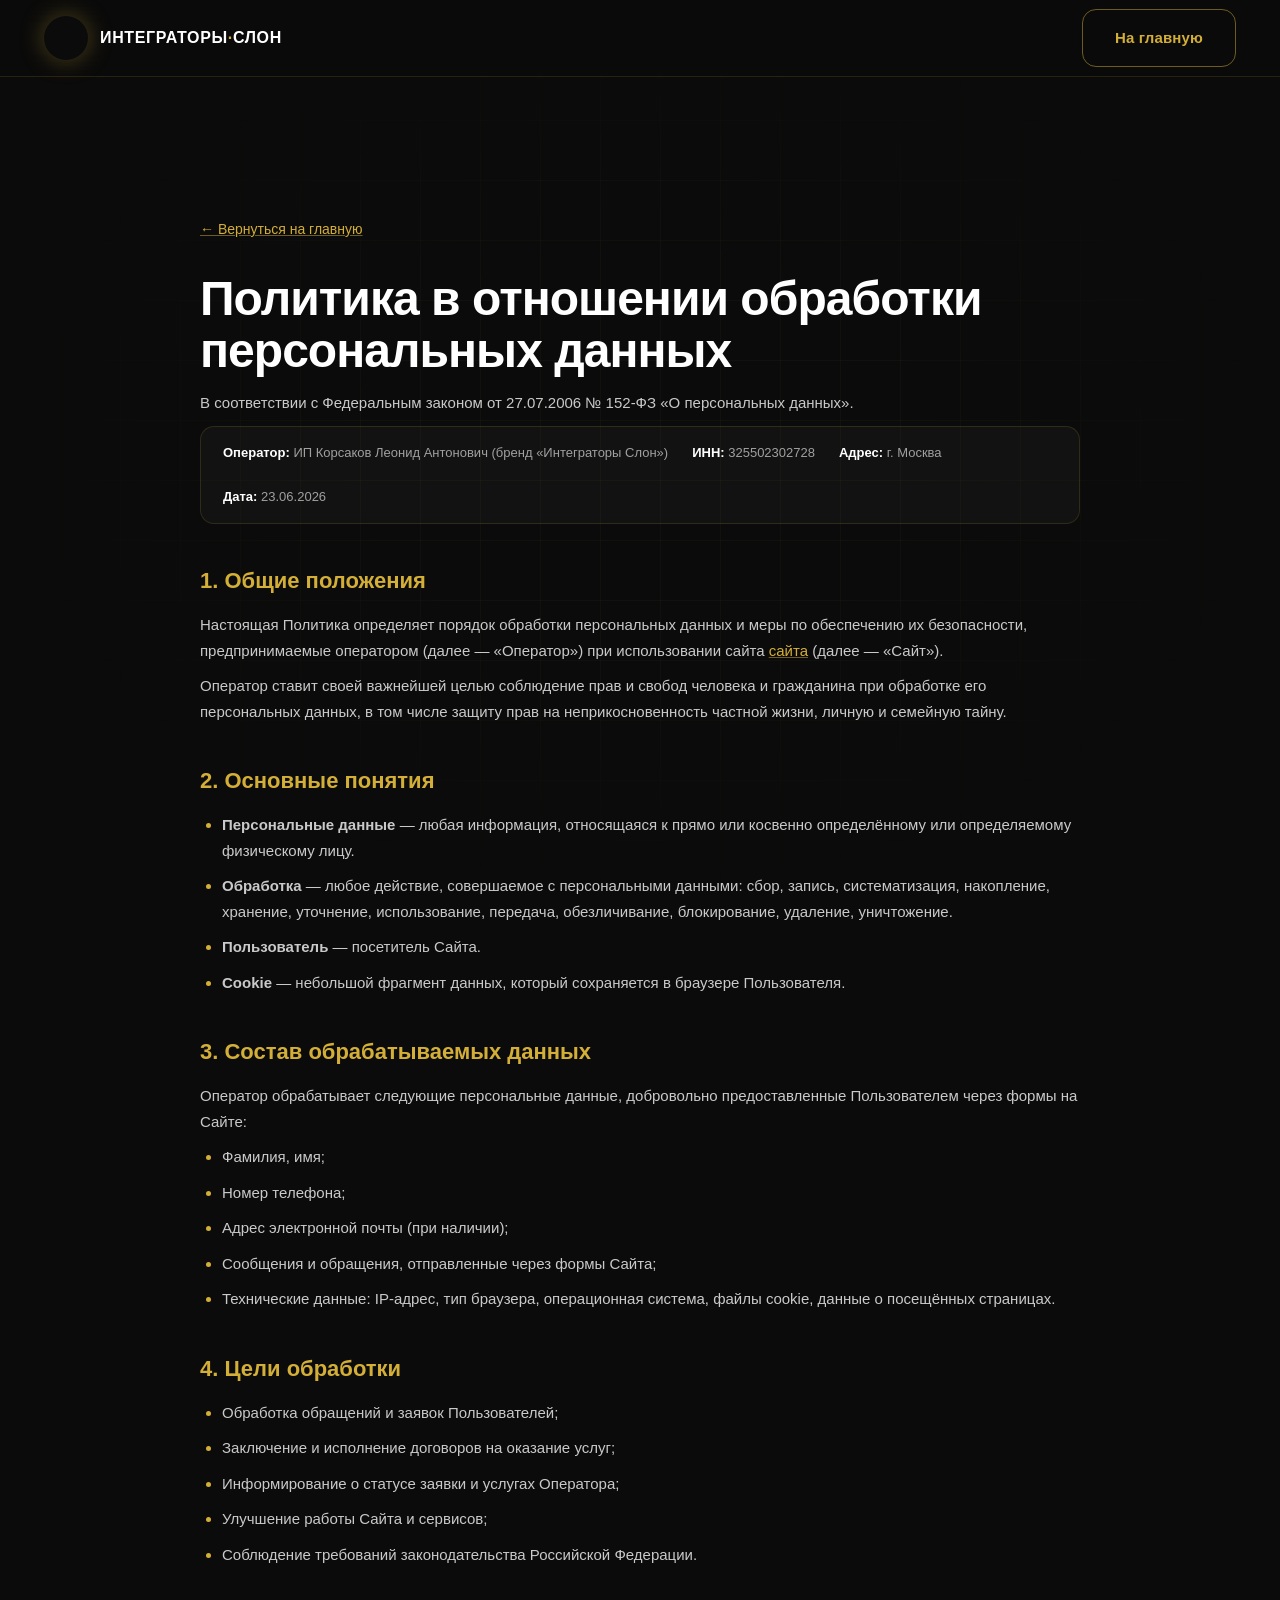
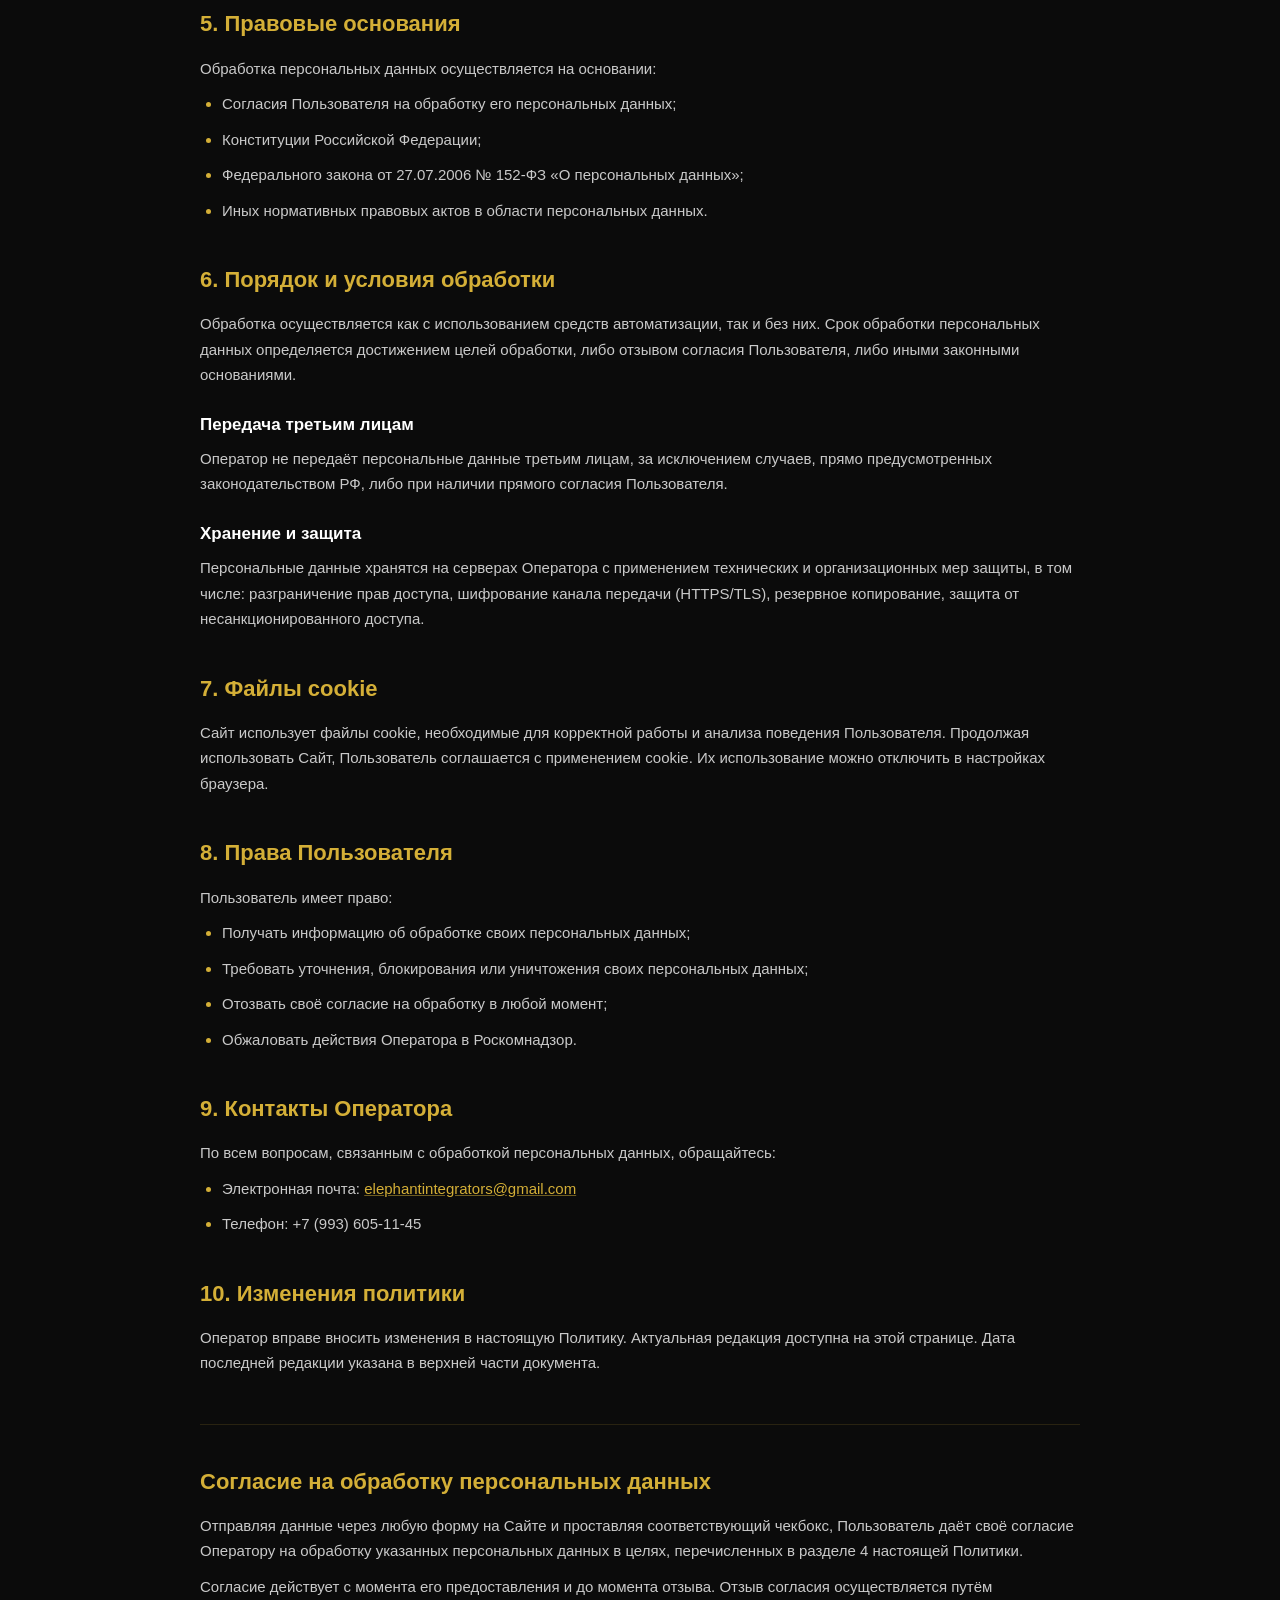
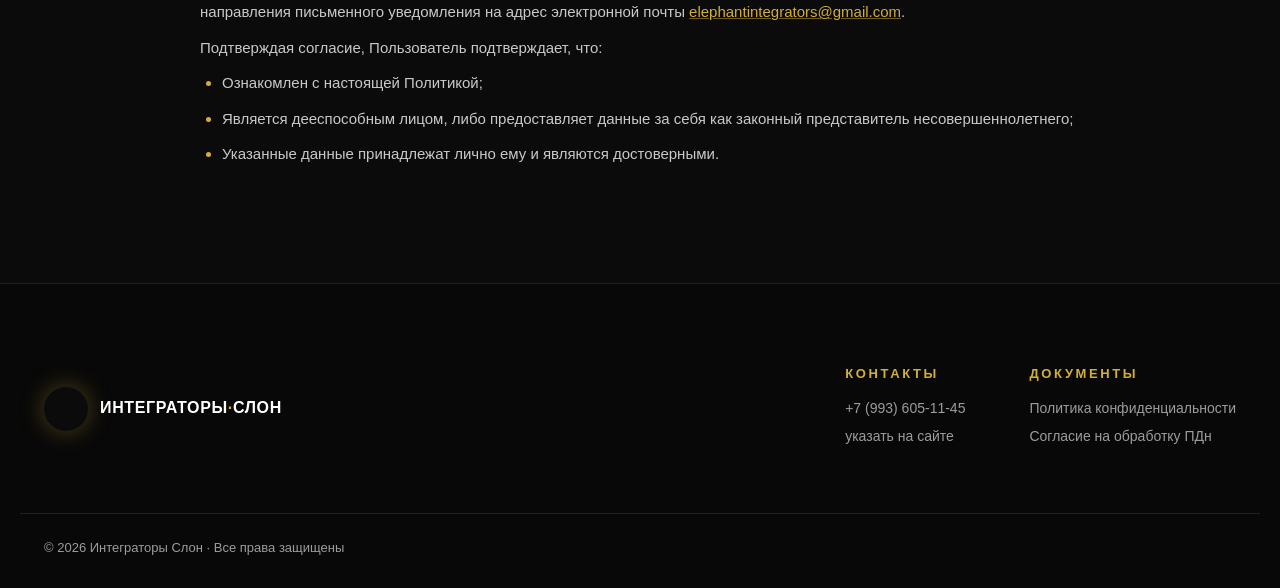
==== commit d3258b12: "Add files via upload" ====
--- a/privacy.html
+++ b/privacy.html
@@ -60,8 +60,8 @@
     <p class="legal__lead">В соответствии с Федеральным законом от 27.07.2006 № 152‑ФЗ «О персональных данных».</p>
 
     <div class="legal__meta">
-      <div><b>Оператор:</b> «Интеграторы Слон» <span style="opacity:.6">(укажите реквизиты)</span></div>
-      <div><b>ИНН:</b> 0000000000</div>
+      <div><b>Оператор:</b> ИП Корсаков Леонид Антонович (бренд «Интеграторы Слон»)</div>
+      <div><b>ИНН:</b> 325502302728</div>
       <div><b>Адрес:</b> г. Москва</div>
       <div><b>Дата:</b> 23.06.2026</div>
     </div>
